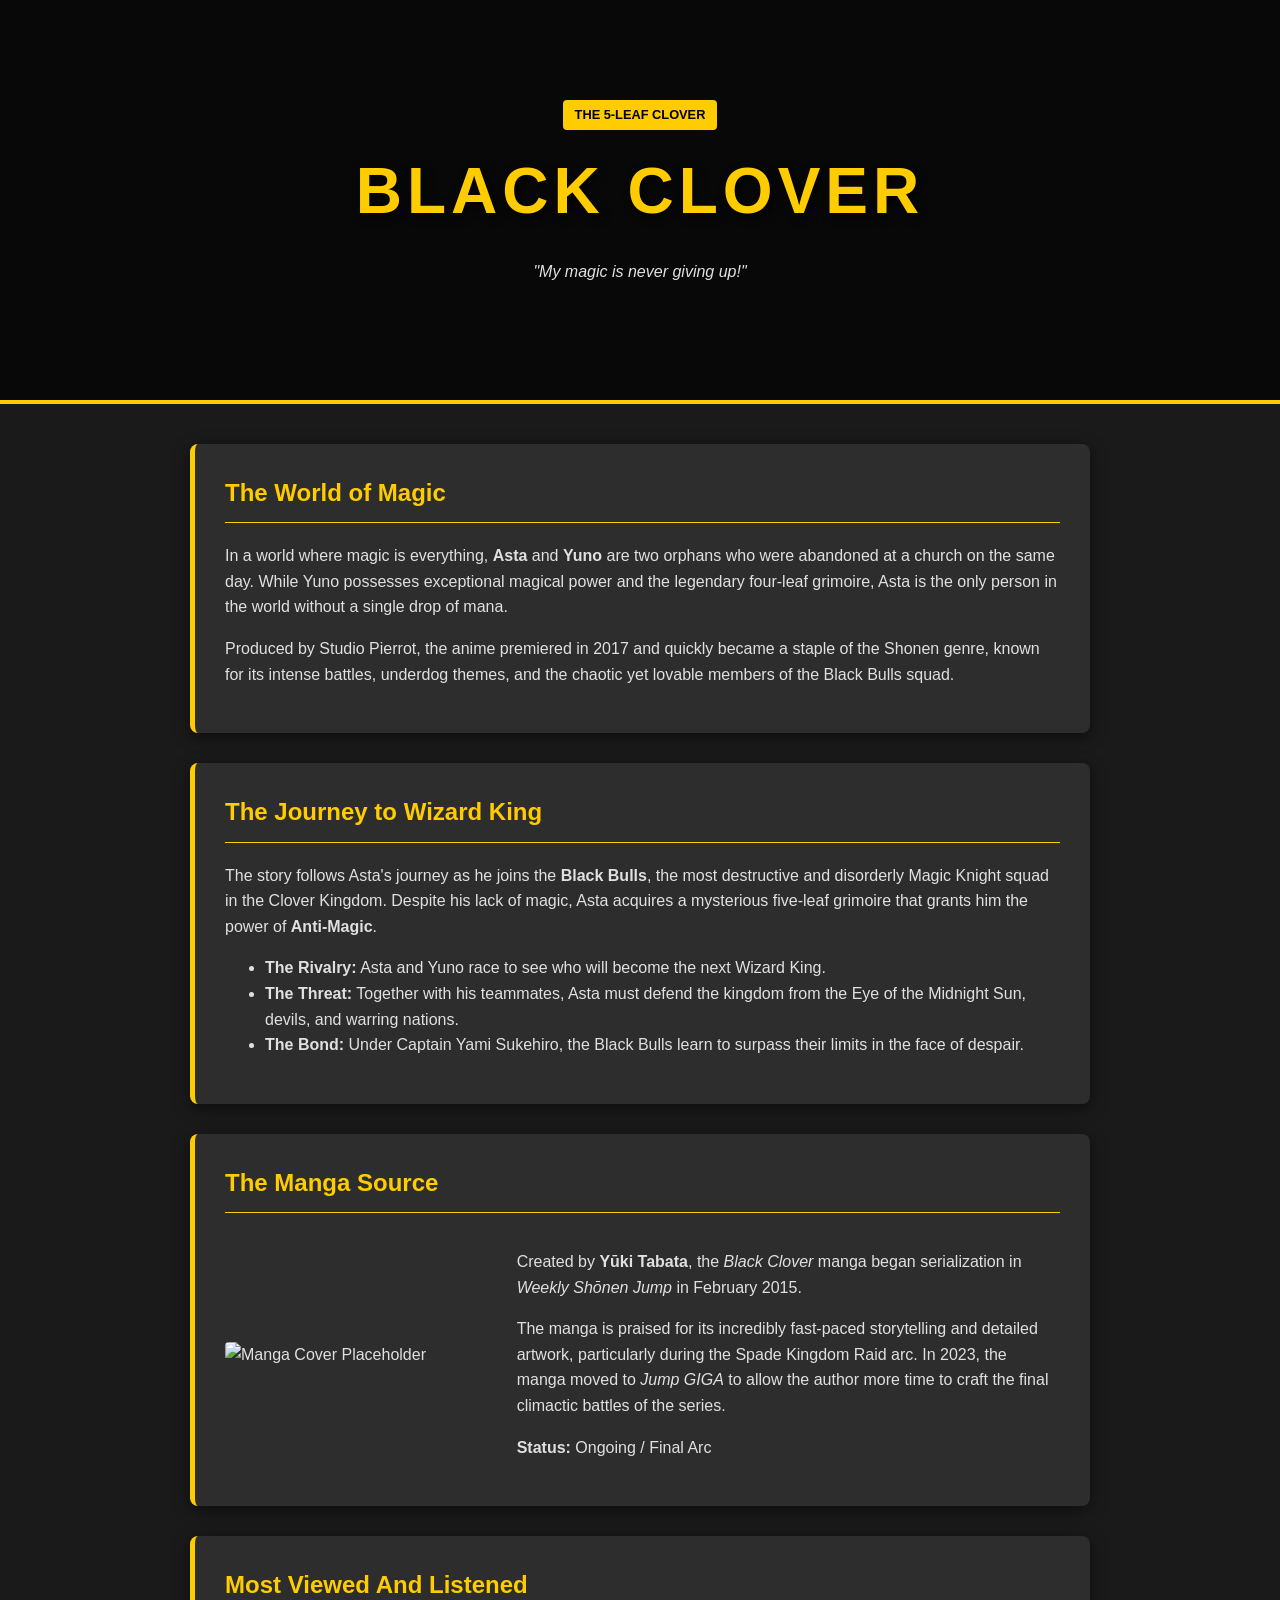
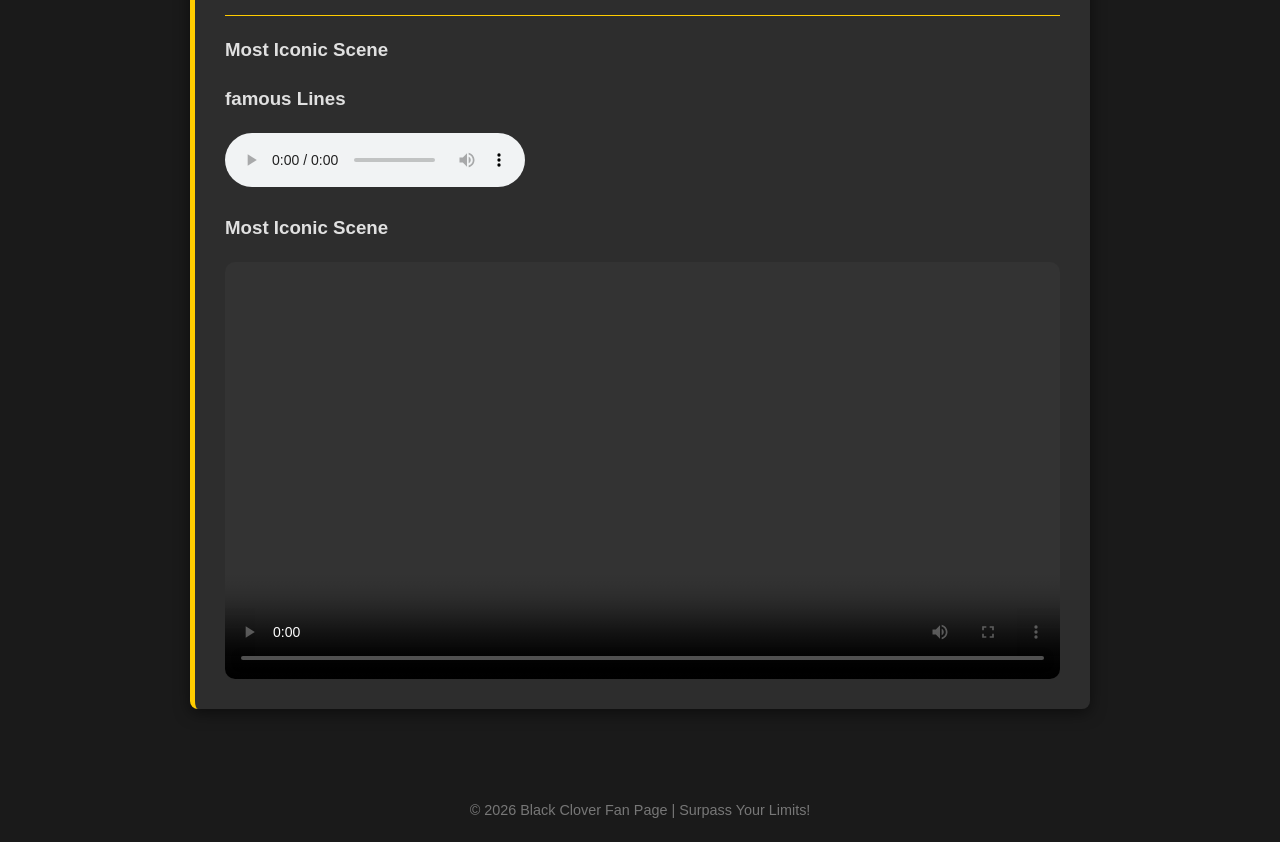
==== blackclover.html @ 231081c6 "Add files via upload" ====
<!DOCTYPE html>
<html lang="en">
<head>
    <meta charset="UTF-8">
    <meta name="viewport" content="width=device-width, initial-scale=1.0">
    <title>Black Clover | Beyond Your Limits</title>
    <style>
        :root {
            --clover-gold: #ffcc00;
            --clover-black: #1a1a1a;
            --clover-grey: #2d2d2d;
            --clover-white: #e0e0e0;
        }

        h1{
            color: aqua;
        }
        body {
            font-family: 'Segoe UI', Tahoma, Geneva, Verdana, sans-serif;
            background-color: var(--clover-black);
            color: var(--clover-white);
            line-height: 1.6;
            margin: 0;
            padding: 0;
        }

        header {
            background: linear-gradient(rgba(0,0,0,0.7), rgba(0,0,0,0.7)), 
                        url('https://pub-1407f82391df4ab1951418d04be76914.r2.dev/uploads/cc3ce744-24ff-45a9-adb7-bfeee64068ca.jpg') center/cover;
            height: 400px;
            display: flex;
            flex-direction: column;
            justify-content: center;
            align-items: center;
            text-align: center;
            border-bottom: 4px solid var(--clover-gold);
        }

        h1 {
            font-size: 4rem;
            color: var(--clover-gold);
            margin: 0;
            text-transform: uppercase;
            letter-spacing: 5px;
            text-shadow: 3px 3px 10px rgba(0,0,0,0.8);
        }

        .container {
            max-width: 900px;
            margin: 0 auto;
            padding: 40px 20px;
        }

        section {
            background: var(--clover-grey);
            padding: 30px;
            border-radius: 8px;
            margin-bottom: 30px;
            border-left: 5px solid var(--clover-gold);
            box-shadow: 0 4px 15px rgba(0,0,0,0.5);
        }

        h2 {
            color: var(--clover-gold);
            border-bottom: 1px solid var(--clover-gold);
            padding-bottom: 10px;
            margin-top: 0;
        }

        .manga-grid {
            display: grid;
            grid-template-columns: 1fr 2fr;
            gap: 20px;
            align-items: center;
        }

        .badge {
            display: inline-block;
            background: var(--clover-gold);
            color: black;
            padding: 5px 12px;
            border-radius: 4px;
            font-weight: bold;
            font-size: 0.8rem;
            margin-bottom: 10px;
        }

        footer {
            text-align: center;
            padding: 20px;
            font-size: 0.9rem;
            color: #777;
        }
             #red {
    width: 100%;
    max-width: 100%;      
    height: auto;         
    border-radius: 10px;  
    border: 2px solid var(--op-gold); 
    display: block;       
    margin-top: 10px;
}

.yono {
    
    grid-template-columns: repeat(auto-fit, minmax(250px, 1fr));
    gap: 20px;
    align-items: start;
}
    </style>
</head>
<body>

    <header>
        <div class="badge">THE 5-LEAF CLOVER</div>
        <h1>BLACK CLOVER</h1>
        <p><i>"My magic is never giving up!"</i></p>
    </header>

    <div class="container">
        
        <section id="intro">
            <h2>The World of Magic</h2>
            <p>
                In a world where magic is everything, <strong>Asta</strong> and <strong>Yuno</strong> are two orphans who were 
                abandoned at a church on the same day. While Yuno possesses exceptional magical power and the legendary 
                four-leaf grimoire, Asta is the only person in the world without a single drop of mana.
            </p>
            <p>
                Produced by Studio Pierrot, the anime premiered in 2017 and quickly became a staple of the Shonen genre, 
                known for its intense battles, underdog themes, and the chaotic yet lovable members of the Black Bulls squad.
            </p>
        </section>

        <section id="story">
            <h2>The Journey to Wizard King</h2>
            <p>
                The story follows Asta's journey as he joins the <strong>Black Bulls</strong>, the most destructive and 
                disorderly Magic Knight squad in the Clover Kingdom. Despite his lack of magic, Asta acquires a mysterious 
                five-leaf grimoire that grants him the power of <strong>Anti-Magic</strong>.
            </p>
            <ul>
                <li><strong>The Rivalry:</strong> Asta and Yuno race to see who will become the next Wizard King.</li>
                <li><strong>The Threat:</strong> Together with his teammates, Asta must defend the kingdom from the Eye of the Midnight Sun, devils, and warring nations.</li>
                <li><strong>The Bond:</strong> Under Captain Yami Sukehiro, the Black Bulls learn to surpass their limits in the face of despair.</li>
            </ul>
        </section>

        <section id="manga">
            <h2>The Manga Source</h2>
            <div class="manga-grid">
                <div>
                    <img src="poster\black-clover-vol-1.jpg" alt="Manga Cover Placeholder" style="width:100%; border-radius: 4px;">
                </div>
                <div>
                    <p>
                        Created by <strong>Yūki Tabata</strong>, the <i>Black Clover</i> manga began serialization in 
                        <i>Weekly Shōnen Jump</i> in February 2015. 
                    </p>
                    <p>
                        The manga is praised for its incredibly fast-paced storytelling and detailed artwork, particularly 
                        during the Spade Kingdom Raid arc. In 2023, the manga moved to <i>Jump GIGA</i> to allow the 
                        author more time to craft the final climactic battles of the series.
                    </p>
                    <p><strong>Status:</strong> Ongoing / Final Arc</p>
                </div>
            </div>
        </section>
        <section>
            <h2>Most Viewed And Listened</h2>
            <div class="yono">
                <div>
                    <h3>Most Iconic Scene</h3>

                </div>
                <div>
                    <h3>famous Lines</h3>
                    <audio src="poster/audio.2.mp3" controls></audio>
                </div>
                <div>
                    <h3>Most Iconic Scene</h3>
                    <video src="poster/v2.mp4" controls id="red"></video>
                </div>
            </div>
        </section>


    </div>

    <footer>
        &copy; 2026 Black Clover Fan Page | Surpass Your Limits!
    </footer>

</body>
</html>
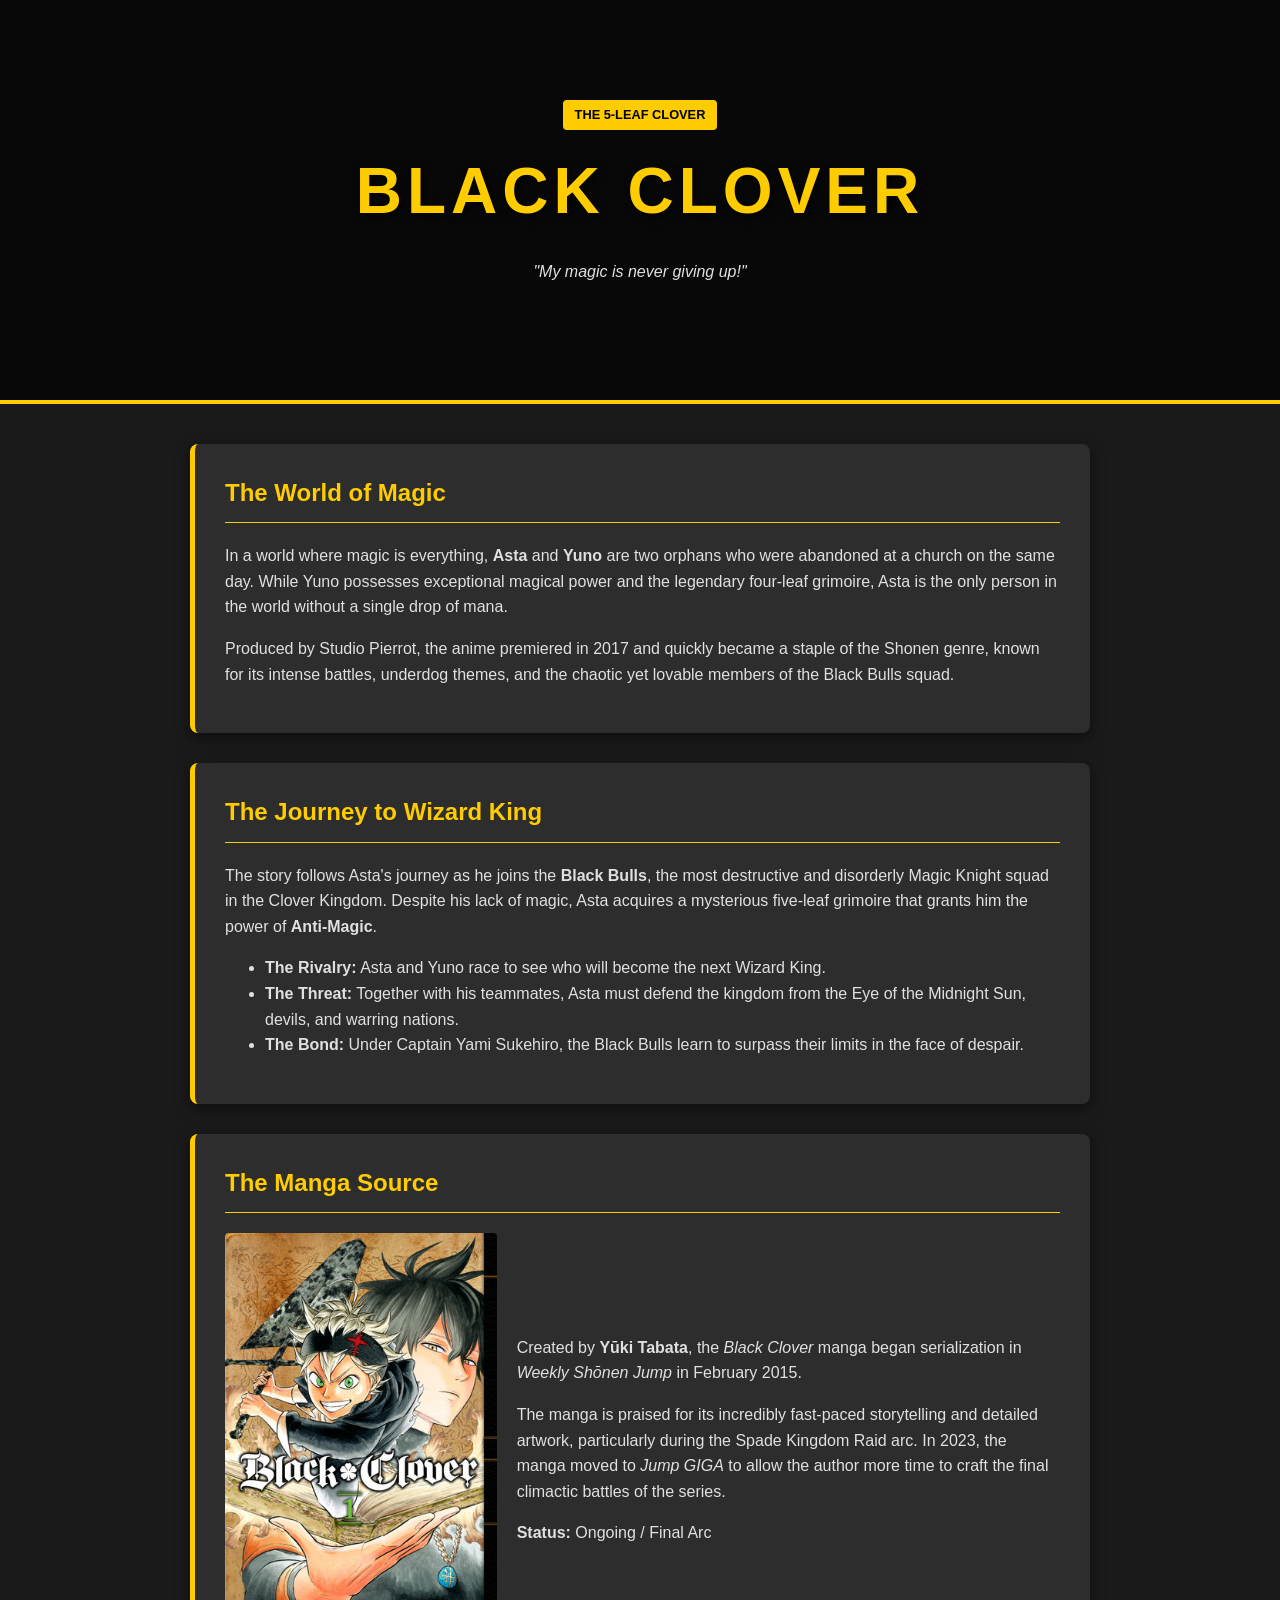
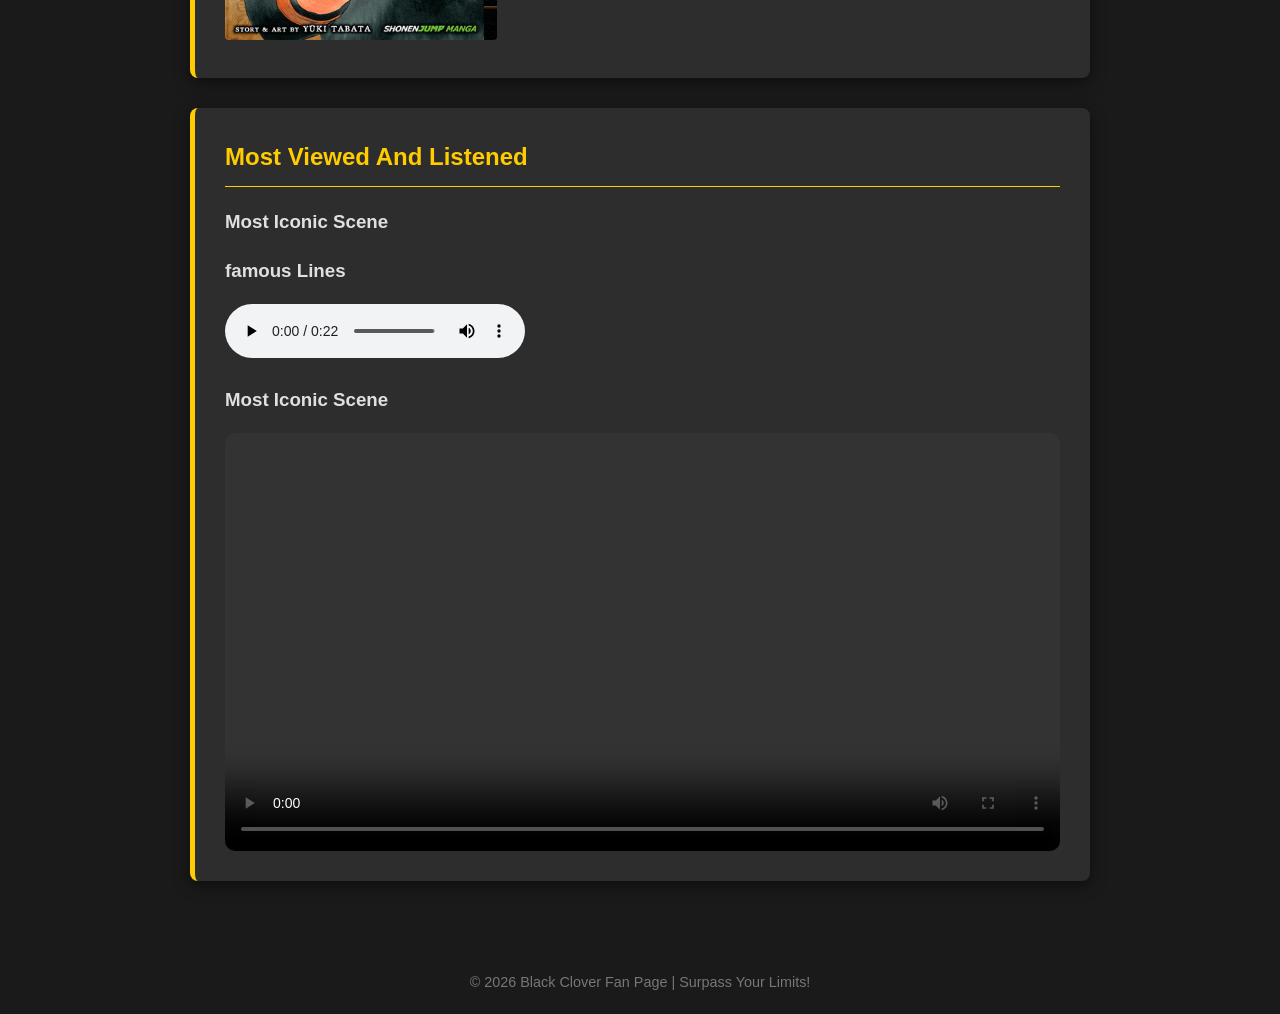
==== commit 34df63ef: "Update blackclover.html" ====
--- a/blackclover.html
+++ b/blackclover.html
@@ -150,7 +150,7 @@
             <h2>The Manga Source</h2>
             <div class="manga-grid">
                 <div>
-                    <img src="poster\black-clover-vol-1.jpg" alt="Manga Cover Placeholder" style="width:100%; border-radius: 4px;">
+                    <img src="black-clover-vol-1.jpg" alt="Manga Cover Placeholder" style="width:100%; border-radius: 4px;">
                 </div>
                 <div>
                     <p>
@@ -175,11 +175,11 @@
                 </div>
                 <div>
                     <h3>famous Lines</h3>
-                    <audio src="poster/audio.2.mp3" controls></audio>
+                    <audio src="audio.2.mp3" controls></audio>
                 </div>
                 <div>
                     <h3>Most Iconic Scene</h3>
-                    <video src="poster/v2.mp4" controls id="red"></video>
+                    <video src="v2.mp4" controls id="red"></video>
                 </div>
             </div>
         </section>
@@ -192,4 +192,6 @@
     </footer>
 
 </body>
-</html>+
+</html>
+
